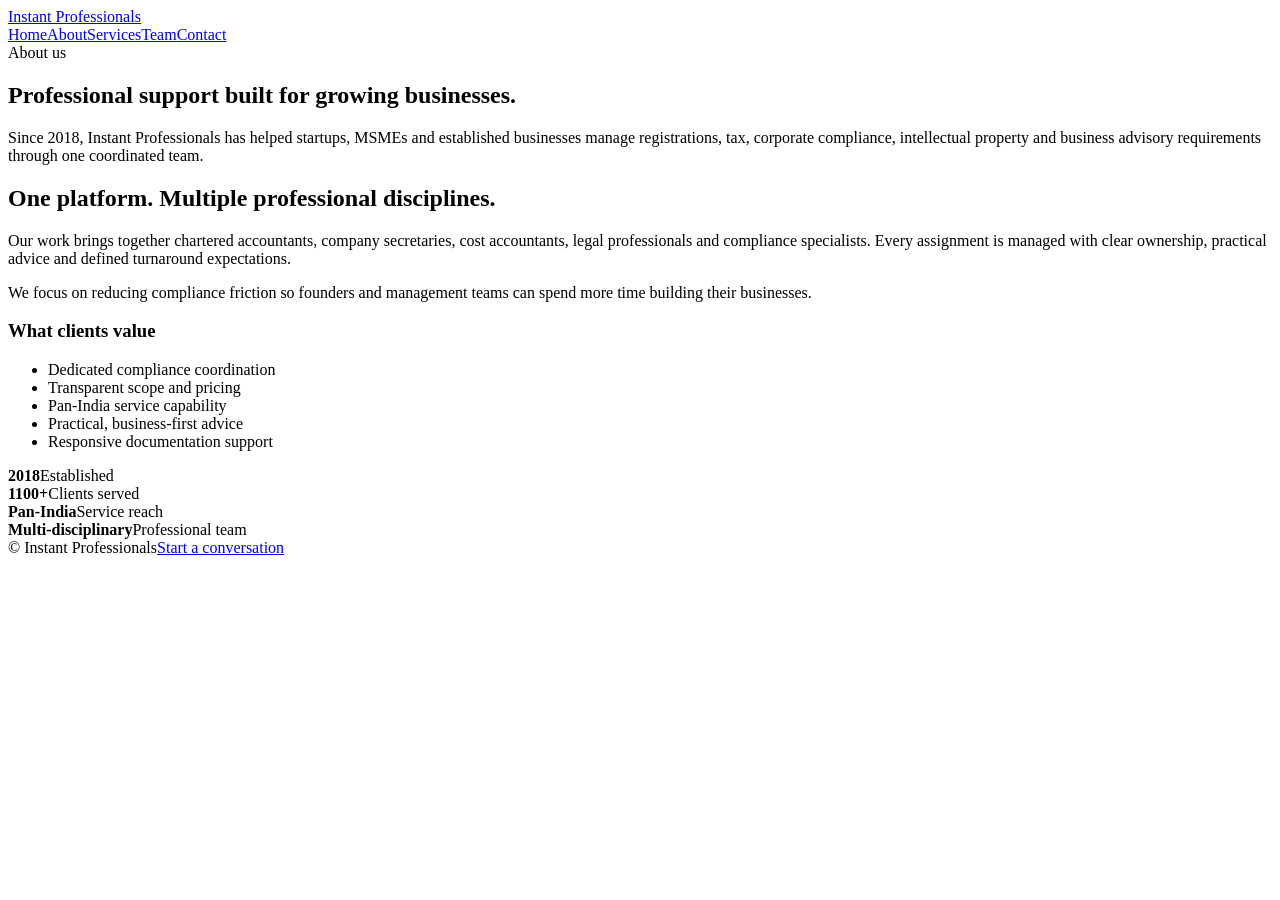
==== about.html @ 1f1663d6 "Add About page for Instant Professionals 2.0" ====
<!doctype html><html lang="en"><head><meta charset="utf-8"><meta name="viewport" content="width=device-width,initial-scale=1"><title>About | Instant Professionals</title><link rel="stylesheet" href="assets/css/site.css"></head><body><header class="site-header"><div class="wrap nav"><a class="brand" href="index.html">Instant Professionals</a><nav><a href="index.html">Home</a><a class="active" href="about.html">About</a><a href="services.html">Services</a><a href="team.html">Team</a><a href="contact.html">Contact</a></nav></div></header><main><section class="page-hero"><div class="wrap"><span class="eyebrow">About us</span><h1>Professional support built for growing businesses.</h1><p>Since 2018, Instant Professionals has helped startups, MSMEs and established businesses manage registrations, tax, corporate compliance, intellectual property and business advisory requirements through one coordinated team.</p></div></section><section><div class="wrap two-col"><div><h2>One platform. Multiple professional disciplines.</h2><p>Our work brings together chartered accountants, company secretaries, cost accountants, legal professionals and compliance specialists. Every assignment is managed with clear ownership, practical advice and defined turnaround expectations.</p><p>We focus on reducing compliance friction so founders and management teams can spend more time building their businesses.</p></div><aside class="panel"><h3>What clients value</h3><ul class="check-list"><li>Dedicated compliance coordination</li><li>Transparent scope and pricing</li><li>Pan-India service capability</li><li>Practical, business-first advice</li><li>Responsive documentation support</li></ul></aside></div></section><section class="soft"><div class="wrap stats"><div><strong>2018</strong><span>Established</span></div><div><strong>1100+</strong><span>Clients served</span></div><div><strong>Pan-India</strong><span>Service reach</span></div><div><strong>Multi-disciplinary</strong><span>Professional team</span></div></div></section></main><footer><div class="wrap footer"><span>© Instant Professionals</span><a href="contact.html">Start a conversation</a></div></footer></body></html>
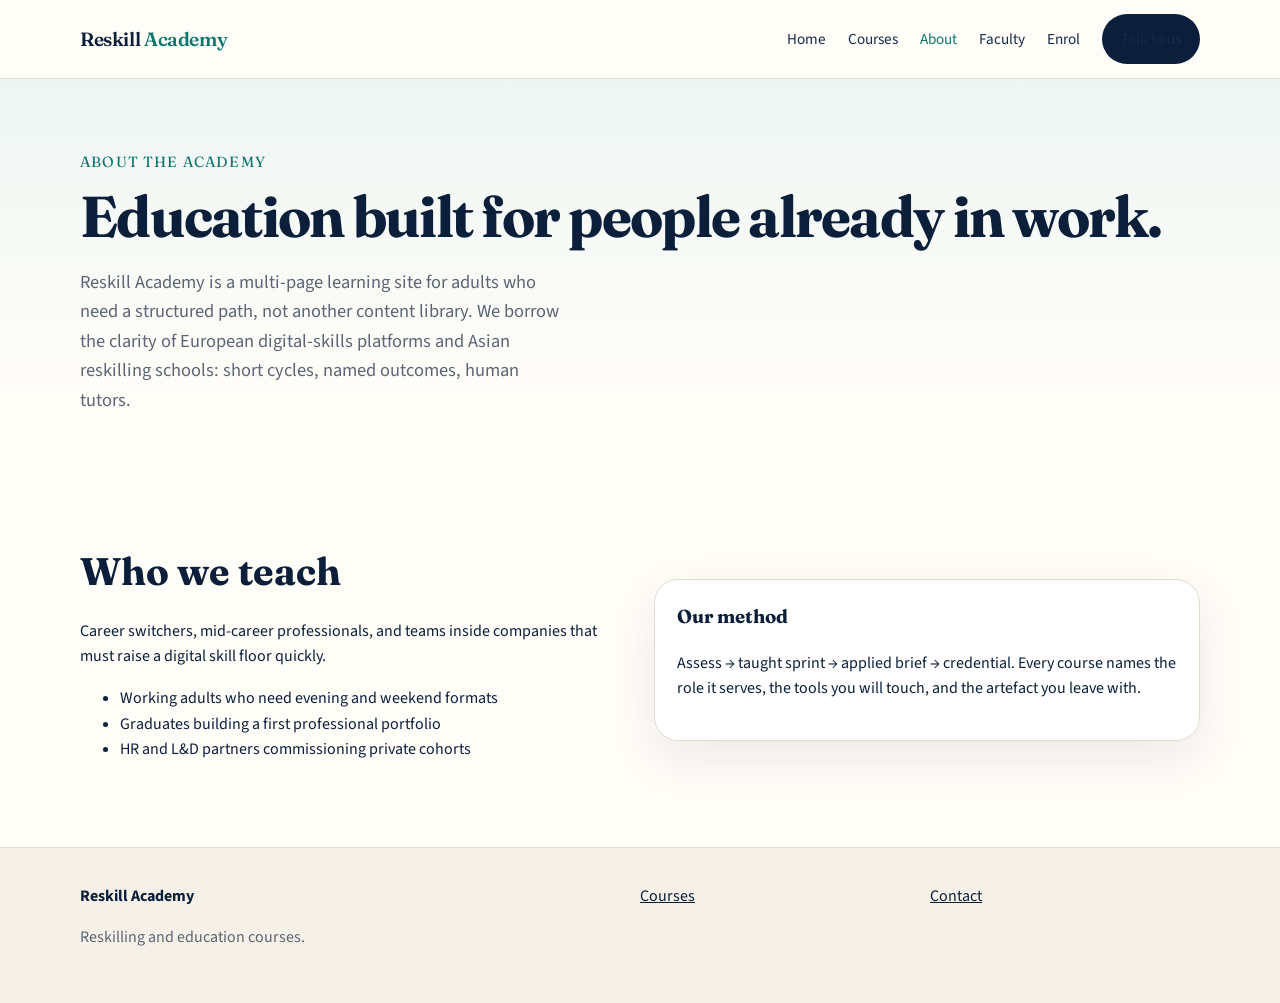
==== commit ff593f60: "Redesign multi-page Reskill Academy for education courses" ====
--- a/about.html
+++ b/about.html
@@ -1 +1,48 @@
-<!doctype html><html lang="en"><head><meta charset="utf-8"><meta name="viewport" content="width=device-width,initial-scale=1"><title>About | Instant Professionals</title><link rel="stylesheet" href="assets/css/site.css"></head><body><header class="site-header"><div class="wrap nav"><a class="brand" href="index.html">Instant Professionals</a><nav><a href="index.html">Home</a><a class="active" href="about.html">About</a><a href="services.html">Services</a><a href="team.html">Team</a><a href="contact.html">Contact</a></nav></div></header><main><section class="page-hero"><div class="wrap"><span class="eyebrow">About us</span><h1>Professional support built for growing businesses.</h1><p>Since 2018, Instant Professionals has helped startups, MSMEs and established businesses manage registrations, tax, corporate compliance, intellectual property and business advisory requirements through one coordinated team.</p></div></section><section><div class="wrap two-col"><div><h2>One platform. Multiple professional disciplines.</h2><p>Our work brings together chartered accountants, company secretaries, cost accountants, legal professionals and compliance specialists. Every assignment is managed with clear ownership, practical advice and defined turnaround expectations.</p><p>We focus on reducing compliance friction so founders and management teams can spend more time building their businesses.</p></div><aside class="panel"><h3>What clients value</h3><ul class="check-list"><li>Dedicated compliance coordination</li><li>Transparent scope and pricing</li><li>Pan-India service capability</li><li>Practical, business-first advice</li><li>Responsive documentation support</li></ul></aside></div></section><section class="soft"><div class="wrap stats"><div><strong>2018</strong><span>Established</span></div><div><strong>1100+</strong><span>Clients served</span></div><div><strong>Pan-India</strong><span>Service reach</span></div><div><strong>Multi-disciplinary</strong><span>Professional team</span></div></div></section></main><footer><div class="wrap footer"><span>© Instant Professionals</span><a href="contact.html">Start a conversation</a></div></footer></body></html>+<!DOCTYPE html>
+<html lang="en">
+<head>
+<meta charset="UTF-8">
+<meta name="viewport" content="width=device-width, initial-scale=1.0">
+<title>About | Reskill Academy</title>
+<link href="https://fonts.googleapis.com/css2?family=Fraunces:opsz,wght@9..144,500;9..144,650&family=Source+Sans+3:wght@400;600;700&display=swap" rel="stylesheet">
+<link rel="stylesheet" href="style.css">
+</head>
+<body data-page="about">
+<header class="site-header"><div class="wrap header-inner">
+<a class="logo" href="index.html">Reskill <span>Academy</span></a>
+<button class="menu-btn" aria-label="Menu">☰</button>
+<nav class="nav">
+<a href="index.html" data-page="home">Home</a>
+<a href="services.html" data-page="courses">Courses</a>
+<a href="about.html" data-page="about">About</a>
+<a href="team.html" data-page="team">Faculty</a>
+<a href="todo.html" data-page="enrol">Enrol</a>
+<a class="btn btn-primary" href="contact.html">Talk to us</a>
+</nav></div></header>
+<section class="hero"><div class="wrap">
+<p class="eyebrow">About the academy</p>
+<h1>Education built for people already in work.</h1>
+<p class="lead">Reskill Academy is a multi-page learning site for adults who need a structured path, not another content library. We borrow the clarity of European digital-skills platforms and Asian reskilling schools: short cycles, named outcomes, human tutors.</p>
+</div></section>
+<section class="section"><div class="wrap split">
+<div>
+<h2>Who we teach</h2>
+<p>Career switchers, mid-career professionals, and teams inside companies that must raise a digital skill floor quickly.</p>
+<ul>
+<li>Working adults who need evening and weekend formats</li>
+<li>Graduates building a first professional portfolio</li>
+<li>HR and L&amp;D partners commissioning private cohorts</li>
+</ul>
+</div>
+<div class="panel">
+<h3>Our method</h3>
+<p>Assess → taught sprint → applied brief → credential. Every course names the role it serves, the tools you will touch, and the artefact you leave with.</p>
+</div>
+</div></div></section>
+<footer class="site-footer"><div class="wrap foot-grid">
+<div><strong>Reskill Academy</strong><p class="muted">Reskilling and education courses.</p></div>
+<div><a href="services.html">Courses</a></div>
+<div><a href="contact.html">Contact</a></div>
+</div></footer>
+<script src="script.js"></script>
+</body></html>
--- a/style.css
+++ b/style.css
@@ -0,0 +1 @@
+:root{--ink:#0b1f3a;--ink-2:#132a4a;--teal:#0f766e;--teal-2:#14b8a6;--cream:#f6f1e8;--paper:#fffdf8;--line:#e4ddd0;--muted:#5b6573;--gold:#c4a15a;--shadow:0 18px 50px rgba(11,31,58,.08)}*{box-sizing:border-box}html{scroll-behavior:smooth}body{margin:0;font-family:"Source Sans 3",sans-serif;color:var(--ink);background:var(--paper);line-height:1.6}img{max-width:100%;display:block}a{color:inherit}h1,h2,h3,.logo,.eyebrow{font-family:"Fraunces",serif}.wrap{width:min(1120px,92%);margin-inline:auto}.site-header{position:sticky;top:0;z-index:20;background:rgba(255,253,248,.92);backdrop-filter:blur(12px);border-bottom:1px solid var(--line)}.header-inner{display:flex;align-items:center;justify-content:space-between;padding:14px 0}.logo{font-weight:600;font-size:1.2rem;text-decoration:none;letter-spacing:-.02em}.logo span{color:var(--teal)}.nav{display:flex;gap:22px;align-items:center}.nav a{text-decoration:none;font-size:.95rem;color:var(--ink-2)}.nav a.active,.nav a:hover{color:var(--teal)}.btn{display:inline-flex;align-items:center;justify-content:center;gap:8px;padding:12px 18px;border-radius:999px;text-decoration:none;border:1px solid transparent;font-weight:600;cursor:pointer;font:inherit}.btn-primary{background:var(--ink);color:#fff}.btn-primary:hover{background:#16345c}.btn-ghost{border-color:var(--line);background:#fff}.btn-gold{background:var(--gold);color:var(--ink)}.menu-btn{display:none;background:none;border:0;font-size:1.4rem}.hero{padding:72px 0 40px;background:linear-gradient(180deg,#eef6f4 0%,var(--paper) 80%)}.hero-grid{display:grid;grid-template-columns:1.15fr .85fr;gap:40px;align-items:center}.eyebrow{color:var(--teal);font-size:.92rem;letter-spacing:.08em;text-transform:uppercase;margin:0 0 10px}.hero h1{font-size:clamp(2.1rem,5vw,3.6rem);line-height:1.12;margin:0 0 16px;letter-spacing:-.03em}.lead{font-size:1.15rem;color:var(--muted);max-width:54ch}.hero-actions{display:flex;gap:12px;flex-wrap:wrap;margin:24px 0}.stats{display:grid;grid-template-columns:repeat(3,1fr);gap:12px;margin-top:28px}.stat{background:#fff;border:1px solid var(--line);padding:14px 16px;border-radius:16px}.stat b{display:block;font-size:1.35rem}.panel{background:#fff;border:1px solid var(--line);border-radius:24px;padding:22px;box-shadow:var(--shadow)}.panel h3{margin-top:0}.chip-row{display:flex;flex-wrap:wrap;gap:8px;margin:16px 0}.chip{background:var(--cream);border-radius:999px;padding:6px 12px;font-size:.86rem}.section{padding:68px 0}.section h2{font-size:clamp(1.7rem,3vw,2.4rem);margin:0 0 10px}.sub{color:var(--muted);max-width:62ch;margin:0 0 28px}.cards{display:grid;grid-template-columns:repeat(3,1fr);gap:18px}.card{background:#fff;border:1px solid var(--line);border-radius:20px;padding:20px;display:flex;flex-direction:column;gap:10px}.card h3{margin:0}.meta{display:flex;gap:8px;flex-wrap:wrap;font-size:.82rem;color:var(--muted)}.tag{border:1px solid var(--line);border-radius:999px;padding:3px 8px}.steps{display:grid;grid-template-columns:repeat(4,1fr);gap:14px}.step{background:var(--cream);border-radius:18px;padding:18px}.step span{display:inline-block;width:32px;height:32px;border-radius:50%;background:var(--ink);color:#fff;text-align:center;line-height:32px;margin-bottom:8px}.split{display:grid;grid-template-columns:1fr 1fr;gap:28px;align-items:center}.quote{font-size:1.25rem;font-family:"Fraunces",serif}.band{background:var(--ink);color:#fff;padding:56px 0}.band .sub{color:#c9d4e3}.filters{display:flex;flex-wrap:wrap;gap:8px;margin-bottom:22px}.filters button{border:1px solid var(--line);background:#fff;border-radius:999px;padding:8px 14px;cursor:pointer}.filters button.on{background:var(--ink);color:#fff}.form{display:grid;gap:12px}.form input,.form select,.form textarea{width:100%;padding:12px 14px;border:1px solid var(--line);border-radius:12px;font:inherit;background:#fff}.site-footer{border-top:1px solid var(--line);padding:36px 0;background:var(--cream)}.foot-grid{display:grid;grid-template-columns:2fr 1fr 1fr;gap:20px}.muted{color:var(--muted)}.hidden{display:none!important}@media(max-width:860px){.menu-btn{display:block}.nav{display:none;position:absolute;inset:62px 4% auto;background:#fff;border:1px solid var(--line);border-radius:16px;flex-direction:column;padding:16px;align-items:flex-start}.nav.open{display:flex}.hero-grid,.cards,.steps,.split,.foot-grid{grid-template-columns:1fr}.stats{grid-template-columns:1fr}}
